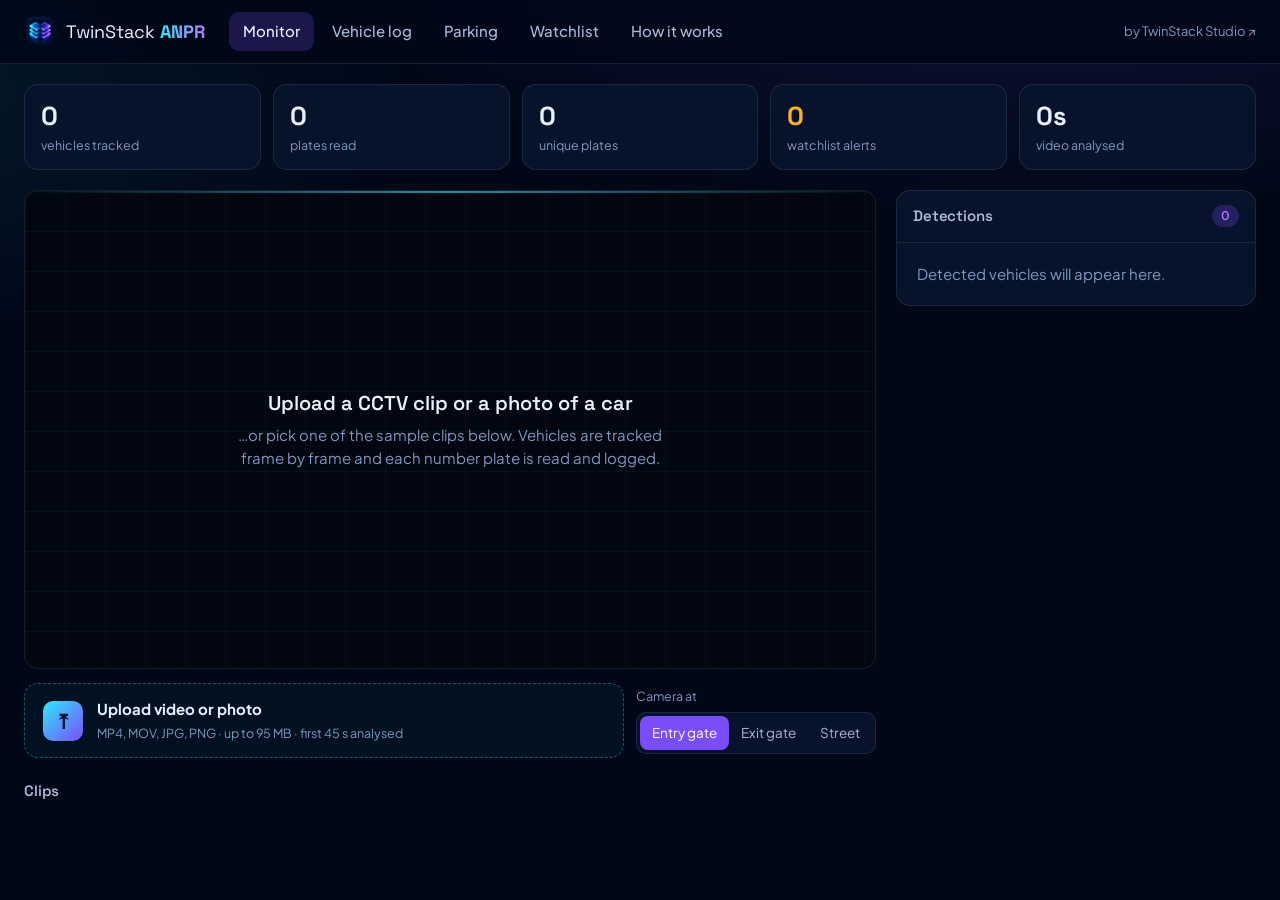
==== web/index.html @ d3ae08c0 "TwinStack ANPR: Pakistani number plate recognition Vehicle detection and tracking (YOLO11 + ByteTrac" ====
<!doctype html>
<html lang="en">
<head>
<meta charset="utf-8">
<meta name="viewport" content="width=device-width, initial-scale=1">
<title>TwinStack ANPR · Number Plate Recognition</title>
<meta name="description" content="Automatic number plate recognition for Pakistani vehicles. Upload a CCTV clip or photo and watch vehicles detected, tracked and plates read live. A TwinStack Studio computer vision demo.">
<meta property="og:title" content="TwinStack ANPR · Number Plate Recognition">
<meta property="og:description" content="Computer vision demo by TwinStack Studio: vehicle tracking and Pakistani number plate reading from CCTV video.">
<link rel="icon" href="logo.png">
<link rel="preconnect" href="https://fonts.googleapis.com">
<link rel="preconnect" href="https://fonts.gstatic.com" crossorigin>
<link href="https://fonts.googleapis.com/css2?family=Plus+Jakarta+Sans:wght@400;500;600;700&family=Space+Grotesk:wght@500;600;700&family=JetBrains+Mono:wght@500;700&display=swap" rel="stylesheet">
<link rel="stylesheet" href="app.css?v=6">
</head>
<body>
<header class="top">
  <a class="brand" href="/"><img src="logo.png" alt=""><span>TwinStack <b>ANPR</b></span></a>
  <nav id="tabs">
    <button data-tab="monitor" class="on">Monitor</button>
    <button data-tab="log">Vehicle log</button>
    <button data-tab="parking">Parking</button>
    <button data-tab="watch">Watchlist</button>
    <button data-tab="about">How it works</button>
  </nav>
  <a class="studio" href="https://twinstackstudio.com" target="_blank" rel="noopener">by TwinStack Studio ↗</a>
</header>

<main>
  <section class="stats" id="stats">
    <div><span id="st-vehicles">0</span><small>vehicles tracked</small></div>
    <div><span id="st-plates">0</span><small>plates read</small></div>
    <div><span id="st-unique">0</span><small>unique plates</small></div>
    <div><span id="st-alerts">0</span><small>watchlist alerts</small></div>
    <div><span id="st-video">0s</span><small>video analysed</small></div>
  </section>

  <!-- MONITOR -->
  <section class="tab on" id="tab-monitor">
    <div class="monitor">
      <div class="left">
        <div class="screen" id="screen">
          <div class="screen-empty" id="screen-empty">
            <div class="scanline"></div>
            <p class="big">Upload a CCTV clip or a photo of a car</p>
            <p>…or pick one of the sample clips below. Vehicles are tracked frame by frame and each number plate is read and logged.</p>
          </div>
          <img id="live" alt="" hidden>
          <video id="player" controls muted playsinline hidden></video>
          <img id="still" alt="" hidden>
          <div class="progress" id="progress" hidden><div id="progress-bar"></div><span id="progress-text"></span></div>
        </div>

        <div class="controls">
          <label class="drop" id="drop">
            <input type="file" id="file" accept="video/*,image/*">
            <span class="drop-icon">⤒</span>
            <span><b>Upload video or photo</b><small>MP4, MOV, JPG, PNG · up to 95 MB · first 45 s analysed</small></span>
          </label>
          <div class="gate">
            <span>Camera at</span>
            <div class="seg" id="gate">
              <button data-v="entry" class="on">Entry gate</button>
              <button data-v="exit">Exit gate</button>
              <button data-v="none">Street</button>
            </div>
          </div>
        </div>

        <div class="jobs">
          <h3>Clips</h3>
          <div id="jobs" class="job-list"></div>
        </div>
      </div>

      <aside class="feed">
        <div class="feed-head"><h3>Detections</h3><span id="feed-count" class="pill">0</span></div>
        <div id="feed" class="feed-list"><p class="muted">Detected vehicles will appear here.</p></div>
      </aside>
    </div>
  </section>

  <!-- LOG -->
  <section class="tab" id="tab-log">
    <div class="bar">
      <h2>Vehicle log</h2>
      <input id="search" type="search" placeholder="Search plate, e.g. LEB 1234">
    </div>
    <div class="table-wrap">
      <table>
        <thead><tr><th>Plate</th><th>Crop</th><th>Vehicle</th><th>Seen at</th><th>Gate</th><th>Confidence</th><th>Clip</th></tr></thead>
        <tbody id="log"></tbody>
      </table>
    </div>
  </section>

  <!-- PARKING -->
  <section class="tab" id="tab-parking">
    <div class="bar">
      <h2>Parking</h2>
      <div class="rates">First hour Rs <input id="rate1" type="number" value="50" min="0"> then Rs <input id="rate2" type="number" value="30" min="0"> / hour</div>
    </div>
    <p class="muted">Clips uploaded as <b>Entry gate</b> open a session for every plate, clips uploaded as <b>Exit gate</b> close it and work out the fee.</p>
    <div class="two">
      <div class="card"><h3>Inside now <span class="pill" id="inside-count">0</span></h3><div id="inside" class="mini-list"></div></div>
      <div class="card"><h3>Completed sessions</h3>
        <div class="table-wrap"><table><thead><tr><th>Plate</th><th>Entry</th><th>Exit</th><th>Stay</th><th>Fee</th></tr></thead><tbody id="sessions"></tbody></table></div>
      </div>
    </div>
  </section>

  <!-- WATCHLIST -->
  <section class="tab" id="tab-watch">
    <div class="bar"><h2>Watchlist</h2></div>
    <p class="muted">Add stolen, banned or VIP vehicles. Whenever one of them is read, the detection is flagged in the feed and the log.</p>
    <form id="watch-form" class="watch-form">
      <input name="plate" placeholder="Plate, e.g. LEB-1234" required>
      <select name="kind"><option value="blacklist">Blacklist</option><option value="vip">VIP</option><option value="staff">Staff</option></select>
      <input name="note" placeholder="Note (optional)">
      <button class="btn">Add</button>
    </form>
    <div id="watch" class="watch-list"></div>
  </section>

  <!-- ABOUT -->
  <section class="tab" id="tab-about">
    <div class="about">
      <h2>How it works</h2>
      <ol class="steps">
        <li><b>Vehicle detection &amp; tracking.</b> A YOLO11 model finds cars, bikes, buses and trucks in every frame. ByteTrack gives each vehicle an ID that follows it through the clip.</li>
        <li><b>Plate detection, trained by us.</b> A second YOLO11 model, fine-tuned on 1,578 photos of Pakistani number plates (Punjab, Sindh, Islamabad, KP), looks for the plate inside each vehicle. On held-out photos it scores 100% precision and 97.4% recall (mAP50 97.5%).</li>
        <li><b>Plate reading (OCR), trained by us.</b> A compact vision-transformer OCR model, fine-tuned on 1,471 hand-checked Pakistani plate crops, reads the characters on the GPU. On vehicles it never saw in training it reads the full plate correctly 88% of the time (79% before our training), with 97% of characters correct.</li>
        <li><b>Pakistani plate rules.</b> Readings are cleaned for local formats (LEB-1234, BKA-123, LEA-20-4060, LE-16-5471A): letters and digits that look alike (0/O, 8/B, 5/S) are fixed based on their position on the plate.</li>
        <li><b>Voting over frames.</b> A plate is read many times while the vehicle passes. The readings are combined, weighted by confidence and plate size, so one blurry frame does not decide the result. Weak or one-off readings are dropped.</li>
        <li><b>Business logic.</b> Each vehicle is logged with time, gate, direction and crops. Entry and exit clips become parking sessions with fees, and watchlist plates raise alerts.</li>
      </ol>
      <div class="metrics">
        <div><b>97.5%</b><span>plate detection mAP50</span></div>
        <div><b>88%</b><span>full-plate reads on unseen vehicles</span></div>
        <div><b>97%</b><span>characters read correctly</span></div>
        <div><b>8 fps</b><span>on 4K video, one GPU</span></div>
      </div>
      <div class="use">
        <h3>Where this is used</h3>
        <div class="chips"><span>Housing society gates</span><span>Plaza &amp; hospital parking</span><span>Factory &amp; warehouse gates</span><span>University campuses</span><span>Fuel stations</span><span>Fleet &amp; logistics yards</span></div>
        <p>It runs on existing IP/CCTV cameras (RTSP) or on uploaded footage, on a local PC with a GPU or in the cloud. <a href="https://twinstackstudio.com" target="_blank" rel="noopener">Talk to TwinStack Studio</a> about a setup for your site.</p>
      </div>
    </div>
  </section>
</main>

<div id="toast" class="toast" hidden></div>
<script src="app.js?v=6"></script>
</body>
</html>
---- web/app.css ----
:root {
  --bg: #000818;
  --panel: #07132b;
  --panel-2: #0b1a38;
  --line: rgba(255, 255, 255, 0.09);
  --text: #e8f1ff;
  --dim: #a8bad8;
  --faint: #8098bd;
  --cyan: #2fe9fb;
  --violet: #7a4dfb;
  --violet-bright: #b47cfb;
  --amber: #ffb020;
  --red: #ff5470;
  --green: #3ee89a;
  --radius: 14px;
}
* { box-sizing: border-box; }
[hidden] { display: none !important; }
html, body { margin: 0; background: var(--bg); color: var(--text); font: 15px/1.5 "Plus Jakarta Sans", system-ui, sans-serif; }
body { min-height: 100vh; background: radial-gradient(1200px 500px at 80% -10%, rgba(122, 77, 251, 0.16), transparent 60%), radial-gradient(900px 400px at -10% 10%, rgba(47, 233, 251, 0.08), transparent 60%), var(--bg); }
h1, h2, h3 { font-family: "Space Grotesk", sans-serif; margin: 0; letter-spacing: -0.01em; }
h2 { font-size: 24px; }
h3 { font-size: 15px; color: var(--dim); font-weight: 600; }
a { color: var(--cyan); }
button, input, select { font: inherit; color: inherit; }
.muted { color: var(--faint); }

/* header */
.top { position: sticky; top: 0; z-index: 10; display: flex; align-items: center; gap: 24px; padding: 12px 24px; background: rgba(0, 8, 24, 0.82); backdrop-filter: blur(12px); border-bottom: 1px solid var(--line); }
.brand { display: flex; align-items: center; gap: 10px; color: var(--text); text-decoration: none; font-family: "Space Grotesk"; font-size: 18px; white-space: nowrap; }
.brand img { width: 32px; height: 32px; border-radius: 8px; }
.brand b { background: linear-gradient(90deg, var(--cyan), var(--violet-bright)); -webkit-background-clip: text; background-clip: text; color: transparent; }
nav { display: flex; gap: 4px; overflow-x: auto; scrollbar-width: none; }
nav button { background: none; border: 0; padding: 8px 14px; border-radius: 10px; color: var(--dim); cursor: pointer; white-space: nowrap; font-weight: 500; }
nav button:hover { color: var(--text); background: rgba(255, 255, 255, 0.04); }
nav button.on { color: var(--text); background: rgba(122, 77, 251, 0.22); }
.studio { margin-left: auto; font-size: 13px; color: var(--faint); text-decoration: none; white-space: nowrap; }
.studio:hover { color: var(--cyan); }

main { max-width: 1440px; margin: 0 auto; padding: 20px 24px 60px; }

/* stats */
.stats { display: grid; grid-template-columns: repeat(5, 1fr); gap: 12px; margin-bottom: 20px; }
.stats div { background: var(--panel); border: 1px solid var(--line); border-radius: var(--radius); padding: 14px 16px; }
.stats span { display: block; font: 700 26px "Space Grotesk"; }
.stats small { color: var(--faint); font-size: 12.5px; }
#st-alerts { color: var(--amber); }

.tab { display: none; }
.tab.on { display: block; }

/* monitor */
.monitor { display: grid; grid-template-columns: minmax(0, 1fr) 360px; gap: 20px; align-items: start; }
.screen { scroll-margin-top: 84px; position: relative; aspect-ratio: 16 / 9; background: #020611; border: 1px solid var(--line); border-radius: var(--radius); overflow: hidden; display: grid; place-items: center; }
.screen img, .screen video { position: absolute; inset: 0; width: 100%; height: 100%; object-fit: contain; background: #000; }
.screen-empty { position: absolute; inset: 0; display: grid; place-content: center; text-align: center; padding: 24px; color: var(--faint); background-image: linear-gradient(rgba(47, 233, 251, 0.05) 1px, transparent 1px), linear-gradient(90deg, rgba(47, 233, 251, 0.05) 1px, transparent 1px); background-size: 40px 40px; }
.screen-empty p { margin: 4px auto; max-width: 440px; }
.screen-empty .big { color: var(--text); font: 600 20px "Space Grotesk"; }
.scanline { position: absolute; left: 0; right: 0; height: 2px; background: linear-gradient(90deg, transparent, var(--cyan), transparent); opacity: 0.6; animation: scan 3.5s linear infinite; }
@keyframes scan { from { top: 0; } to { top: 100%; } }
.progress { position: absolute; left: 16px; right: 16px; bottom: 16px; height: 30px; background: rgba(0, 8, 24, 0.8); border: 1px solid var(--line); border-radius: 10px; overflow: hidden; }
#progress-bar { height: 100%; width: 0; background: linear-gradient(90deg, rgba(47, 233, 251, 0.35), rgba(122, 77, 251, 0.55)); transition: width 0.4s; }
#progress-text { position: absolute; inset: 0; display: grid; place-items: center; font-size: 13px; font-weight: 600; }

.controls { display: flex; gap: 12px; margin-top: 14px; flex-wrap: wrap; }
.drop { flex: 1 1 320px; display: flex; align-items: center; gap: 14px; padding: 14px 18px; border: 1.5px dashed rgba(47, 233, 251, 0.35); border-radius: var(--radius); background: rgba(47, 233, 251, 0.04); cursor: pointer; transition: 0.2s; }
.drop:hover, .drop.over { border-color: var(--cyan); background: rgba(47, 233, 251, 0.09); }
.drop input { display: none; }
.drop-icon { width: 40px; height: 40px; flex: none; border-radius: 10px; display: grid; place-items: center; font-size: 20px; background: linear-gradient(135deg, var(--cyan), var(--violet)); color: #00122c; font-weight: 700; }
.drop b { display: block; }
.drop small { color: var(--faint); }
.gate { display: flex; flex-direction: column; justify-content: center; gap: 6px; font-size: 12.5px; color: var(--faint); }
.seg { display: flex; background: var(--panel); border: 1px solid var(--line); border-radius: 10px; padding: 3px; }
.seg button { border: 0; background: none; padding: 7px 12px; border-radius: 8px; cursor: pointer; color: var(--dim); font-size: 13.5px; white-space: nowrap; }
.seg button.on { background: var(--violet); color: #fff; }

.jobs { margin-top: 22px; }
.jobs h3 { margin-bottom: 10px; }
.job-list { display: grid; grid-template-columns: repeat(auto-fill, minmax(200px, 1fr)); gap: 10px; }
.job { text-align: left; background: var(--panel); border: 1px solid var(--line); border-radius: 12px; padding: 0; cursor: pointer; overflow: hidden; transition: 0.15s; }
.job:hover { border-color: rgba(47, 233, 251, 0.4); }
.job.on { border-color: var(--cyan); box-shadow: 0 0 0 1px var(--cyan); }
.job .thumb { aspect-ratio: 16 / 9; background: #020611 center / cover; position: relative; }
.job .thumb .tag { position: absolute; top: 6px; left: 6px; font-size: 11px; padding: 2px 8px; border-radius: 99px; background: rgba(0, 8, 24, 0.8); }
.job .meta { padding: 8px 10px; font-size: 13px; }
.job .meta b { display: block; white-space: nowrap; overflow: hidden; text-overflow: ellipsis; font-weight: 600; }
.job .meta small { color: var(--faint); }
.st-processing { color: var(--cyan) !important; }
.st-failed { color: var(--red) !important; }
.st-queued { color: var(--amber) !important; }

/* feed */
.feed { background: var(--panel); border: 1px solid var(--line); border-radius: var(--radius); position: sticky; top: 76px; max-height: calc(100vh - 96px); display: flex; flex-direction: column; }
.feed-head { display: flex; justify-content: space-between; align-items: center; padding: 14px 16px; border-bottom: 1px solid var(--line); }
.feed-list { overflow-y: auto; padding: 10px; display: flex; flex-direction: column; gap: 8px; }
.feed-list .muted { padding: 10px; margin: 0; }
.pill { font-size: 12px; padding: 2px 9px; border-radius: 99px; background: rgba(122, 77, 251, 0.25); color: var(--violet-bright); font-weight: 600; }
.det { display: grid; grid-template-columns: 110px 1fr; gap: 12px; padding: 10px; background: var(--panel-2); border: 1px solid transparent; border-radius: 12px; cursor: pointer; animation: pop 0.35s ease; }
.det:hover { border-color: var(--line); }
.det.alert-blacklist { border-color: var(--red); background: rgba(255, 84, 112, 0.1); }
.det.alert-vip, .det.alert-staff { border-color: var(--green); background: rgba(62, 232, 154, 0.08); }
@keyframes pop { from { opacity: 0; transform: translateY(6px); } }
.det .crops img { width: 110px; border-radius: 6px; display: block; background: #000; }
.det .crops img + img { margin-top: 4px; }
.det .info { min-width: 0; display: flex; flex-direction: column; gap: 4px; font-size: 12.5px; color: var(--dim); }
.plate { display: inline-block; font: 700 16px "JetBrains Mono", monospace; letter-spacing: 0.06em; color: #0b0f19; background: #f6f7f2; border: 2px solid #1b2233; border-radius: 6px; padding: 2px 9px; white-space: nowrap; box-shadow: inset 0 -3px 0 rgba(0, 0, 0, 0.08); }
.plate.none { background: transparent; color: var(--faint); border: 1px dashed var(--line); font: 500 12.5px "Plus Jakarta Sans"; letter-spacing: 0; }
.conf { height: 4px; border-radius: 4px; background: rgba(255, 255, 255, 0.08); overflow: hidden; }
.conf i { display: block; height: 100%; background: linear-gradient(90deg, var(--cyan), var(--violet-bright)); }
.flag { align-self: flex-start; font-size: 11px; font-weight: 700; text-transform: uppercase; letter-spacing: 0.05em; padding: 2px 8px; border-radius: 6px; }
.flag.blacklist { background: var(--red); color: #fff; }
.flag.vip, .flag.staff { background: var(--green); color: #00122c; }

/* log / tables */
.bar { display: flex; align-items: center; justify-content: space-between; gap: 16px; margin-bottom: 14px; flex-wrap: wrap; }
.bar input[type=search] { width: min(360px, 100%); padding: 10px 14px; background: var(--panel); border: 1px solid var(--line); border-radius: 10px; }
.table-wrap { overflow-x: auto; border: 1px solid var(--line); border-radius: var(--radius); background: var(--panel); }
table { width: 100%; border-collapse: collapse; font-size: 14px; }
th, td { padding: 10px 14px; text-align: left; border-bottom: 1px solid var(--line); white-space: nowrap; }
th { color: var(--faint); font-weight: 600; font-size: 12.5px; text-transform: uppercase; letter-spacing: 0.04em; }
tbody tr:last-child td { border-bottom: 0; }
tbody tr:hover { background: rgba(255, 255, 255, 0.02); }
td img { height: 34px; border-radius: 4px; display: block; }
td .link { background: none; border: 0; color: var(--cyan); cursor: pointer; padding: 0; }

.two { display: grid; grid-template-columns: 360px 1fr; gap: 20px; margin-top: 16px; }
.card { background: var(--panel); border: 1px solid var(--line); border-radius: var(--radius); padding: 16px; min-width: 0; }
.card h3 { margin-bottom: 12px; display: flex; gap: 8px; align-items: center; }
.card .table-wrap { border: 0; background: none; }
.mini-list { display: flex; flex-direction: column; gap: 8px; }
.mini { display: flex; align-items: center; justify-content: space-between; gap: 10px; padding: 8px 10px; background: var(--panel-2); border-radius: 10px; font-size: 13px; color: var(--dim); }
.rates { color: var(--dim); font-size: 14px; }
.rates input { width: 70px; padding: 6px 8px; background: var(--panel); border: 1px solid var(--line); border-radius: 8px; }

.watch-form { display: flex; gap: 10px; flex-wrap: wrap; margin: 16px 0; }
.watch-form input, .watch-form select { padding: 10px 12px; background: var(--panel); border: 1px solid var(--line); border-radius: 10px; }
.watch-form input[name=plate] { font-family: "JetBrains Mono"; text-transform: uppercase; }
.watch-form input[name=note] { flex: 1 1 200px; }
.btn { padding: 10px 20px; border: 0; border-radius: 10px; background: var(--violet); color: #fff; font-weight: 600; cursor: pointer; }
.btn:hover { background: #6d3ff0; }
.watch-list { display: grid; grid-template-columns: repeat(auto-fill, minmax(280px, 1fr)); gap: 10px; }
.w-item { display: flex; align-items: center; gap: 12px; padding: 12px 14px; background: var(--panel); border: 1px solid var(--line); border-radius: 12px; }
.w-item .note { flex: 1; min-width: 0; color: var(--dim); font-size: 13px; overflow: hidden; text-overflow: ellipsis; white-space: nowrap; }
.w-item button { background: none; border: 0; color: var(--faint); cursor: pointer; font-size: 18px; }
.w-item button:hover { color: var(--red); }

.about { max-width: 860px; }
.steps { counter-reset: s; list-style: none; padding: 0; margin: 20px 0 30px; display: flex; flex-direction: column; gap: 12px; }
.steps li { counter-increment: s; position: relative; padding: 14px 16px 14px 60px; background: var(--panel); border: 1px solid var(--line); border-radius: var(--radius); color: var(--dim); }
.steps li::before { content: counter(s); position: absolute; left: 16px; top: 14px; width: 28px; height: 28px; border-radius: 8px; display: grid; place-items: center; font: 700 14px "Space Grotesk"; color: #00122c; background: linear-gradient(135deg, var(--cyan), var(--violet-bright)); }
.steps b { color: var(--text); }
.metrics { display: grid; grid-template-columns: repeat(4, 1fr); gap: 12px; margin: -10px 0 30px; }
.metrics div { background: var(--panel); border: 1px solid var(--line); border-radius: var(--radius); padding: 14px 16px; }
.metrics b { display: block; font: 700 24px "Space Grotesk"; background: linear-gradient(90deg, var(--cyan), var(--violet-bright)); -webkit-background-clip: text; background-clip: text; color: transparent; }
.metrics span { color: var(--faint); font-size: 12.5px; }
@media (max-width: 720px) { .metrics { grid-template-columns: repeat(2, 1fr); } }
.use h3 { margin-bottom: 10px; }
.use p { color: var(--dim); }
.chips { display: flex; flex-wrap: wrap; gap: 8px; }
.chips span { padding: 6px 12px; border-radius: 99px; background: var(--panel-2); border: 1px solid var(--line); font-size: 13px; color: var(--dim); }

.toast { position: fixed; bottom: 20px; left: 50%; transform: translateX(-50%); z-index: 50; padding: 12px 18px; border-radius: 12px; background: var(--panel-2); border: 1px solid var(--line); box-shadow: 0 10px 40px rgba(0, 0, 0, 0.5); max-width: calc(100vw - 32px); }
.toast.bad { border-color: var(--red); }

@media (max-width: 1080px) {
  .monitor { grid-template-columns: 1fr; }
  .feed { position: static; max-height: 520px; }
  .two { grid-template-columns: 1fr; }
}
@media (max-width: 720px) {
  .top { flex-wrap: wrap; gap: 8px 16px; padding: 10px 16px; }
  .studio { display: none; }
  nav { order: 3; width: 100%; }
  main { padding: 16px 16px 48px; }
  .stats { grid-template-columns: repeat(3, 1fr); gap: 8px; margin-bottom: 14px; }
  .stats div { padding: 10px 12px; border-radius: 12px; }
  .stats span { font-size: 19px; }
  .stats small { font-size: 11.5px; line-height: 1.3; display: block; }
  .gate { width: 100%; }
  .seg { width: 100%; }
  .seg button { flex: 1; }
  .job-list { grid-template-columns: repeat(2, 1fr); gap: 8px; }
  .det { grid-template-columns: 90px 1fr; }
  .det .crops img { width: 90px; }
}
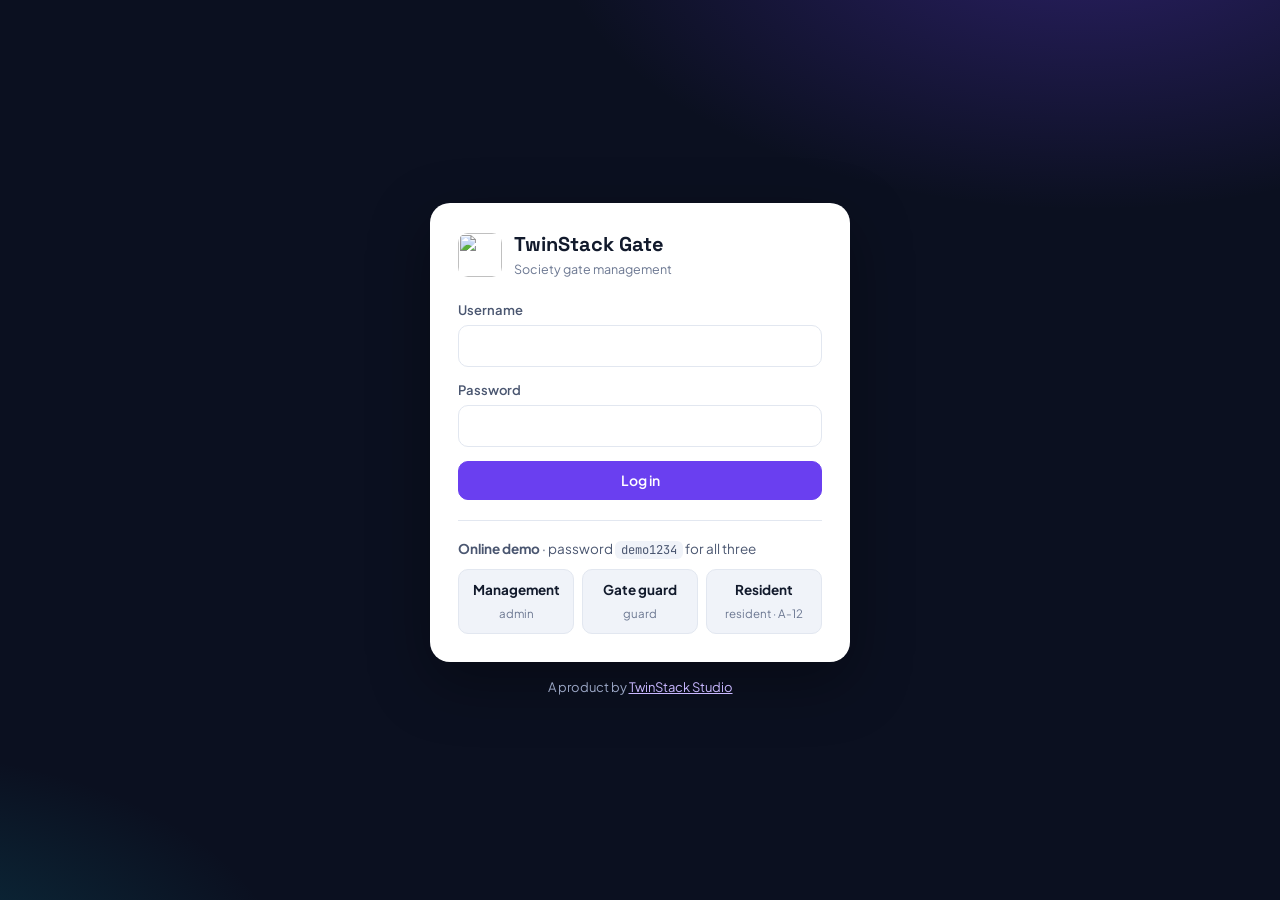
==== commit 24ff69bf: "Serve TwinStack Gate at the site root, remove the plate-reading demo The gate app moves from web/soc" ====
--- a/web/index.html
+++ b/web/index.html
@@ -3,153 +3,75 @@
 <head>
 <meta charset="utf-8">
 <meta name="viewport" content="width=device-width, initial-scale=1">
-<title>TwinStack ANPR · Number Plate Recognition</title>
-<meta name="description" content="Automatic number plate recognition for Pakistani vehicles. Upload a CCTV clip or photo and watch vehicles detected, tracked and plates read live. A TwinStack Studio computer vision demo.">
-<meta property="og:title" content="TwinStack ANPR · Number Plate Recognition">
-<meta property="og:description" content="Computer vision demo by TwinStack Studio: vehicle tracking and Pakistani number plate reading from CCTV video.">
-<link rel="icon" href="logo.png">
+<title>TwinStack Gate · Society Gate Management</title>
+<meta name="description" content="Automatic number plate recognition for housing society gates: residents' cars open automatically, visitors need a pass, blacklisted vehicles raise an alert. A TwinStack Studio product.">
+<meta name="theme-color" content="#0b1020">
+<link rel="icon" href="/logo.png">
+<link rel="manifest" href="/manifest.json">
+<link rel="apple-touch-icon" href="/icon-192.png">
+<meta name="apple-mobile-web-app-capable" content="yes">
 <link rel="preconnect" href="https://fonts.googleapis.com">
 <link rel="preconnect" href="https://fonts.gstatic.com" crossorigin>
-<link href="https://fonts.googleapis.com/css2?family=Plus+Jakarta+Sans:wght@400;500;600;700&family=Space+Grotesk:wght@500;600;700&family=JetBrains+Mono:wght@500;700&display=swap" rel="stylesheet">
-<link rel="stylesheet" href="app.css?v=6">
+<link href="https://fonts.googleapis.com/css2?family=Plus+Jakarta+Sans:wght@400;500;600;700&family=Space+Grotesk:wght@500;600;700&family=JetBrains+Mono:wght@500;700&family=Noto+Nastaliq+Urdu:wght@500&display=swap" rel="stylesheet">
+<link rel="stylesheet" href="gate.css?v=3">
 </head>
 <body>
-<header class="top">
-  <a class="brand" href="/"><img src="logo.png" alt=""><span>TwinStack <b>ANPR</b></span></a>
-  <nav id="tabs">
-    <button data-tab="monitor" class="on">Monitor</button>
-    <button data-tab="log">Vehicle log</button>
-    <button data-tab="parking">Parking</button>
-    <button data-tab="watch">Watchlist</button>
-    <button data-tab="about">How it works</button>
-  </nav>
-  <a class="studio" href="https://twinstackstudio.com" target="_blank" rel="noopener">by TwinStack Studio ↗</a>
-</header>
 
-<main>
-  <section class="stats" id="stats">
-    <div><span id="st-vehicles">0</span><small>vehicles tracked</small></div>
-    <div><span id="st-plates">0</span><small>plates read</small></div>
-    <div><span id="st-unique">0</span><small>unique plates</small></div>
-    <div><span id="st-alerts">0</span><small>watchlist alerts</small></div>
-    <div><span id="st-video">0s</span><small>video analysed</small></div>
-  </section>
-
-  <!-- MONITOR -->
-  <section class="tab on" id="tab-monitor">
-    <div class="monitor">
-      <div class="left">
-        <div class="screen" id="screen">
-          <div class="screen-empty" id="screen-empty">
-            <div class="scanline"></div>
-            <p class="big">Upload a CCTV clip or a photo of a car</p>
-            <p>…or pick one of the sample clips below. Vehicles are tracked frame by frame and each number plate is read and logged.</p>
-          </div>
-          <img id="live" alt="" hidden>
-          <video id="player" controls muted playsinline hidden></video>
-          <img id="still" alt="" hidden>
-          <div class="progress" id="progress" hidden><div id="progress-bar"></div><span id="progress-text"></span></div>
-        </div>
-
-        <div class="controls">
-          <label class="drop" id="drop">
-            <input type="file" id="file" accept="video/*,image/*">
-            <span class="drop-icon">⤒</span>
-            <span><b>Upload video or photo</b><small>MP4, MOV, JPG, PNG · up to 95 MB · first 45 s analysed</small></span>
-          </label>
-          <div class="gate">
-            <span>Camera at</span>
-            <div class="seg" id="gate">
-              <button data-v="entry" class="on">Entry gate</button>
-              <button data-v="exit">Exit gate</button>
-              <button data-v="none">Street</button>
-            </div>
-          </div>
-        </div>
-
-        <div class="jobs">
-          <h3>Clips</h3>
-          <div id="jobs" class="job-list"></div>
-        </div>
-      </div>
-
-      <aside class="feed">
-        <div class="feed-head"><h3>Detections</h3><span id="feed-count" class="pill">0</span></div>
-        <div id="feed" class="feed-list"><p class="muted">Detected vehicles will appear here.</p></div>
-      </aside>
-    </div>
-  </section>
-
-  <!-- LOG -->
-  <section class="tab" id="tab-log">
-    <div class="bar">
-      <h2>Vehicle log</h2>
-      <input id="search" type="search" placeholder="Search plate, e.g. LEB 1234">
-    </div>
-    <div class="table-wrap">
-      <table>
-        <thead><tr><th>Plate</th><th>Crop</th><th>Vehicle</th><th>Seen at</th><th>Gate</th><th>Confidence</th><th>Clip</th></tr></thead>
-        <tbody id="log"></tbody>
-      </table>
-    </div>
-  </section>
-
-  <!-- PARKING -->
-  <section class="tab" id="tab-parking">
-    <div class="bar">
-      <h2>Parking</h2>
-      <div class="rates">First hour Rs <input id="rate1" type="number" value="50" min="0"> then Rs <input id="rate2" type="number" value="30" min="0"> / hour</div>
-    </div>
-    <p class="muted">Clips uploaded as <b>Entry gate</b> open a session for every plate, clips uploaded as <b>Exit gate</b> close it and work out the fee.</p>
-    <div class="two">
-      <div class="card"><h3>Inside now <span class="pill" id="inside-count">0</span></h3><div id="inside" class="mini-list"></div></div>
-      <div class="card"><h3>Completed sessions</h3>
-        <div class="table-wrap"><table><thead><tr><th>Plate</th><th>Entry</th><th>Exit</th><th>Stay</th><th>Fee</th></tr></thead><tbody id="sessions"></tbody></table></div>
+<!-- LOGIN -->
+<section id="login" class="login" hidden>
+  <div class="login-card">
+    <div class="login-brand"><img src="/logo.png" alt=""><div><b>TwinStack Gate</b><small>Society gate management</small></div></div>
+    <form id="login-form">
+      <label>Username<input name="username" autocomplete="username" required></label>
+      <label>Password<input name="password" type="password" autocomplete="current-password" required></label>
+      <button class="btn primary wide">Log in</button>
+      <p class="err" id="login-err" hidden></p>
+    </form>
+    <div class="demo-box" id="demo-box">
+      <p><b>Online demo</b> · password <code>demo1234</code> for all three</p>
+      <div class="demo-accounts">
+        <button data-u="admin"><b>Management</b><small>admin</small></button>
+        <button data-u="guard"><b>Gate guard</b><small>guard</small></button>
+        <button data-u="resident"><b>Resident</b><small>resident · A-12</small></button>
       </div>
     </div>
-  </section>
+  </div>
+  <p class="login-foot">A product by <a href="https://twinstackstudio.com" target="_blank" rel="noopener">TwinStack Studio</a></p>
+</section>
 
-  <!-- WATCHLIST -->
-  <section class="tab" id="tab-watch">
-    <div class="bar"><h2>Watchlist</h2></div>
-    <p class="muted">Add stolen, banned or VIP vehicles. Whenever one of them is read, the detection is flagged in the feed and the log.</p>
-    <form id="watch-form" class="watch-form">
-      <input name="plate" placeholder="Plate, e.g. LEB-1234" required>
-      <select name="kind"><option value="blacklist">Blacklist</option><option value="vip">VIP</option><option value="staff">Staff</option></select>
-      <input name="note" placeholder="Note (optional)">
-      <button class="btn">Add</button>
-    </form>
-    <div id="watch" class="watch-list"></div>
-  </section>
+<!-- APP -->
+<div id="app" class="app" hidden>
+  <aside class="side" id="side">
+    <div class="side-brand"><img src="/logo.png" alt=""><div><b id="soc-name">Society</b><small>TwinStack Gate</small></div></div>
+    <nav id="nav"></nav>
+    <div class="side-foot">
+      <div class="who"><b id="who-name"></b><small id="who-role"></small></div>
+      <button class="btn ghost small" id="logout">Log out</button>
+    </div>
+  </aside>
+  <div class="main">
+    <header class="topbar">
+      <button class="icon-btn" id="menu" aria-label="Menu">☰</button>
+      <h1 id="page-title"></h1>
+      <div class="top-right">
+        <span class="clock" id="clock"></span>
+        <span class="demo-pill" id="demo-pill" hidden>Demo</span>
+      </div>
+    </header>
+    <main id="view"></main>
+  </div>
+</div>
+<div class="scrim" id="scrim" hidden></div>
 
-  <!-- ABOUT -->
-  <section class="tab" id="tab-about">
-    <div class="about">
-      <h2>How it works</h2>
-      <ol class="steps">
-        <li><b>Vehicle detection &amp; tracking.</b> A YOLO11 model finds cars, bikes, buses and trucks in every frame. ByteTrack gives each vehicle an ID that follows it through the clip.</li>
-        <li><b>Plate detection, trained by us.</b> A second YOLO11 model, fine-tuned on 1,578 photos of Pakistani number plates (Punjab, Sindh, Islamabad, KP), looks for the plate inside each vehicle. On held-out photos it scores 100% precision and 97.4% recall (mAP50 97.5%).</li>
-        <li><b>Plate reading (OCR), trained by us.</b> A compact vision-transformer OCR model, fine-tuned on 1,471 hand-checked Pakistani plate crops, reads the characters on the GPU. On vehicles it never saw in training it reads the full plate correctly 88% of the time (79% before our training), with 97% of characters correct.</li>
-        <li><b>Pakistani plate rules.</b> Readings are cleaned for local formats (LEB-1234, BKA-123, LEA-20-4060, LE-16-5471A): letters and digits that look alike (0/O, 8/B, 5/S) are fixed based on their position on the plate.</li>
-        <li><b>Voting over frames.</b> A plate is read many times while the vehicle passes. The readings are combined, weighted by confidence and plate size, so one blurry frame does not decide the result. Weak or one-off readings are dropped.</li>
-        <li><b>Business logic.</b> Each vehicle is logged with time, gate, direction and crops. Entry and exit clips become parking sessions with fees, and watchlist plates raise alerts.</li>
-      </ol>
-      <div class="metrics">
-        <div><b>97.5%</b><span>plate detection mAP50</span></div>
-        <div><b>88%</b><span>full-plate reads on unseen vehicles</span></div>
-        <div><b>97%</b><span>characters read correctly</span></div>
-        <div><b>8 fps</b><span>on 4K video, one GPU</span></div>
-      </div>
-      <div class="use">
-        <h3>Where this is used</h3>
-        <div class="chips"><span>Housing society gates</span><span>Plaza &amp; hospital parking</span><span>Factory &amp; warehouse gates</span><span>University campuses</span><span>Fuel stations</span><span>Fleet &amp; logistics yards</span></div>
-        <p>It runs on existing IP/CCTV cameras (RTSP) or on uploaded footage, on a local PC with a GPU or in the cloud. <a href="https://twinstackstudio.com" target="_blank" rel="noopener">Talk to TwinStack Studio</a> about a setup for your site.</p>
-      </div>
-    </div>
-  </section>
-</main>
-
+<div class="modal" id="modal" hidden>
+  <div class="modal-card" role="dialog" aria-modal="true">
+    <div class="modal-head"><h3 id="modal-title"></h3><button class="icon-btn" id="modal-close" aria-label="Close">×</button></div>
+    <div id="modal-body"></div>
+  </div>
+</div>
+<div id="alert-banner" class="alert-banner" hidden></div>
 <div id="toast" class="toast" hidden></div>
-<script src="app.js?v=6"></script>
+<div id="tip" class="tip" hidden></div>
+<script src="gate.js?v=3"></script>
 </body>
 </html>
--- a/web/gate.css
+++ b/web/gate.css
@@ -0,0 +1,329 @@
+:root {
+  --bg: #f4f6fb;
+  --surface: #ffffff;
+  --surface-2: #f0f3f9;
+  --line: #e2e7f0;
+  --text: #121a2c;
+  --dim: #4a5670;
+  --faint: #6b7791;
+  --accent: #6a3ff0;
+  --accent-soft: #ece6ff;
+  --accent-ink: #4b22c9;
+  --cyan: #0a9fb3;
+  --ok: #138a4f;
+  --ok-soft: #e2f6eb;
+  --warn: #a8650a;
+  --warn-soft: #fff1d9;
+  --bad: #c62839;
+  --bad-soft: #fde6e9;
+  --info: #1f63d6;
+  --info-soft: #e3edff;
+  --teal: #0f7d7a;
+  --teal-soft: #dcf4f2;
+  --grey-soft: #eceff4;
+  --bar: #6a3ff0;
+  --radius: 14px;
+  --shadow: 0 1px 2px rgba(16, 24, 40, 0.05), 0 4px 16px rgba(16, 24, 40, 0.05);
+  --side: #0b1020;
+  --side-text: #c9d3ea;
+  color-scheme: light;
+}
+@media (prefers-color-scheme: dark) {
+  :root:not([data-theme="light"]) {
+    --bg: #080c18; --surface: #101729; --surface-2: #151e34; --line: #232e48; --text: #e8eefc; --dim: #b1bdd6; --faint: #8794b0;
+    --accent: #9b7bff; --accent-soft: #231a45; --accent-ink: #c4b2ff; --cyan: #3fd3e6;
+    --ok: #3ccf86; --ok-soft: #10301f; --warn: #f0b24a; --warn-soft: #33260c; --bad: #ff6b7c; --bad-soft: #3a141b;
+    --info: #74a6ff; --info-soft: #14254a; --teal: #45c9c3; --teal-soft: #0f2e2d; --grey-soft: #1b2338; --bar: #9b7bff;
+    --shadow: 0 1px 2px rgba(0, 0, 0, 0.3); --side: #060913; color-scheme: dark;
+  }
+}
+* { box-sizing: border-box; }
+[hidden] { display: none !important; }
+html, body { margin: 0; background: var(--bg); color: var(--text); font: 15px/1.5 "Plus Jakarta Sans", system-ui, sans-serif; }
+h1, h2, h3, h4 { font-family: "Space Grotesk", sans-serif; margin: 0; letter-spacing: -0.01em; }
+a { color: var(--accent-ink); }
+button, input, select, textarea { font: inherit; color: inherit; }
+code { font-family: "JetBrains Mono", monospace; font-size: 0.9em; background: var(--surface-2); padding: 1px 6px; border-radius: 6px; }
+.muted { color: var(--faint); }
+.ur { font-family: "Noto Nastaliq Urdu", serif; font-size: 0.82em; line-height: 1.9; opacity: 0.85; }
+
+/* buttons & inputs */
+.btn { display: inline-flex; align-items: center; justify-content: center; gap: 6px; border: 1px solid var(--line); background: var(--surface); color: var(--text);
+  padding: 8px 14px; border-radius: 10px; cursor: pointer; font-weight: 600; font-size: 14px; white-space: nowrap; text-decoration: none; }
+.btn:hover { border-color: var(--accent); }
+.btn.primary { background: var(--accent); border-color: var(--accent); color: #fff; }
+.btn.primary:hover { filter: brightness(1.08); }
+.btn.ok { background: var(--ok); border-color: var(--ok); color: #fff; }
+.btn.bad { background: var(--bad); border-color: var(--bad); color: #fff; }
+.btn.ghost { background: transparent; }
+.btn.small { padding: 5px 10px; font-size: 13px; }
+.btn.wide { width: 100%; }
+.btn.big { padding: 14px 18px; font-size: 16px; border-radius: 12px; flex-direction: column; gap: 0; line-height: 1.2; }
+.btn:disabled { opacity: 0.5; cursor: not-allowed; }
+.icon-btn { background: none; border: 0; font-size: 22px; line-height: 1; cursor: pointer; padding: 6px 8px; border-radius: 8px; color: var(--dim); }
+.icon-btn:hover { background: var(--surface-2); }
+input, select, textarea { background: var(--surface); border: 1px solid var(--line); border-radius: 10px; padding: 9px 12px; min-width: 0; }
+input:focus, select:focus, textarea:focus { outline: 2px solid var(--accent); outline-offset: -1px; border-color: transparent; }
+label { display: flex; flex-direction: column; gap: 4px; font-size: 13px; font-weight: 600; color: var(--dim); }
+label input, label select, label textarea { font-weight: 400; color: var(--text); font-size: 15px; }
+.form-grid { display: grid; grid-template-columns: repeat(2, minmax(0, 1fr)); gap: 12px; }
+.form-grid .full { grid-column: 1 / -1; }
+.actions { display: flex; gap: 8px; justify-content: flex-end; margin-top: 16px; flex-wrap: wrap; }
+.err { color: var(--bad); font-size: 14px; margin: 8px 0 0; }
+
+/* login */
+.login { min-height: 100vh; display: grid; place-content: center; gap: 16px; padding: 24px 16px;
+  background: radial-gradient(900px 500px at 85% -10%, rgba(106, 63, 240, 0.35), transparent 60%), radial-gradient(700px 400px at -10% 110%, rgba(10, 159, 179, 0.25), transparent 60%), #0b1020; }
+.login-card { width: min(420px, calc(100vw - 32px)); background: var(--surface); border-radius: 20px; padding: 28px; box-shadow: 0 20px 60px rgba(0, 0, 0, 0.35); }
+.login-brand { display: flex; gap: 12px; align-items: center; margin-bottom: 22px; }
+.login-brand img { width: 44px; height: 44px; border-radius: 10px; }
+.login-brand b { font: 700 20px "Space Grotesk"; display: block; }
+.login-brand small { color: var(--faint); }
+#login-form { display: grid; gap: 14px; }
+.demo-box { margin-top: 20px; padding-top: 18px; border-top: 1px solid var(--line); }
+.demo-box p { margin: 0 0 10px; font-size: 13.5px; color: var(--dim); }
+.demo-accounts { display: grid; grid-template-columns: repeat(3, 1fr); gap: 8px; }
+.demo-accounts button { background: var(--surface-2); border: 1px solid var(--line); border-radius: 10px; padding: 10px 6px; cursor: pointer; text-align: center; }
+.demo-accounts button:hover { border-color: var(--accent); }
+.demo-accounts b { display: block; font-size: 13.5px; }
+.demo-accounts small { color: var(--faint); font-size: 11.5px; }
+.login-foot { text-align: center; color: #9aa6c4; font-size: 13px; margin: 0; }
+.login-foot a { color: #c9b8ff; }
+
+/* layout */
+.app { display: grid; grid-template-columns: 236px minmax(0, 1fr); min-height: 100vh; }
+.side { background: var(--side); color: var(--side-text); display: flex; flex-direction: column; position: sticky; top: 0; height: 100vh; padding: 16px 12px; }
+.side-brand { display: flex; gap: 10px; align-items: center; padding: 4px 8px 18px; }
+.side-brand img { width: 34px; height: 34px; border-radius: 8px; }
+.side-brand b { color: #fff; font: 600 15px "Space Grotesk"; display: block; line-height: 1.2; }
+.side-brand small { color: #7f8bab; font-size: 12px; }
+#nav { display: flex; flex-direction: column; gap: 2px; overflow-y: auto; }
+#nav a { display: flex; align-items: center; gap: 10px; padding: 9px 12px; border-radius: 10px; color: var(--side-text); text-decoration: none; font-weight: 500; font-size: 14.5px; }
+#nav a:hover { background: rgba(255, 255, 255, 0.06); color: #fff; }
+#nav a.on { background: rgba(155, 123, 255, 0.22); color: #fff; }
+#nav a i { font-style: normal; width: 20px; text-align: center; opacity: 0.9; }
+#nav a .count { margin-left: auto; background: #f0b24a; color: #1b1300; font-size: 11.5px; font-weight: 700; border-radius: 99px; padding: 0 7px; }
+.side-foot { margin-top: auto; padding: 12px 8px 0; border-top: 1px solid rgba(255, 255, 255, 0.08); display: flex; align-items: center; gap: 8px; }
+.side-foot .who { min-width: 0; flex: 1; }
+.side-foot b { display: block; color: #fff; font-size: 13.5px; white-space: nowrap; overflow: hidden; text-overflow: ellipsis; }
+.side-foot small { color: #7f8bab; font-size: 12px; }
+.side-foot .btn { color: var(--side-text); border-color: rgba(255, 255, 255, 0.15); }
+.main { min-width: 0; }
+.topbar { position: sticky; top: 0; z-index: 5; display: flex; align-items: center; gap: 12px; padding: 12px 24px; background: color-mix(in srgb, var(--bg) 88%, transparent); backdrop-filter: blur(10px); border-bottom: 1px solid var(--line); }
+.topbar h1 { font-size: 20px; }
+#menu { display: none; }
+.top-right { margin-left: auto; display: flex; gap: 10px; align-items: center; }
+.clock { font: 500 13px "JetBrains Mono", monospace; color: var(--faint); }
+.demo-pill { background: var(--warn-soft); color: var(--warn); font-size: 12px; font-weight: 700; padding: 2px 10px; border-radius: 99px; }
+#view { padding: 20px 24px 60px; max-width: 1500px; }
+.scrim { position: fixed; inset: 0; background: rgba(0, 0, 0, 0.45); z-index: 19; }
+
+/* cards & grids */
+.card { background: var(--surface); border: 1px solid var(--line); border-radius: var(--radius); padding: 16px 18px; box-shadow: var(--shadow); min-width: 0; }
+.card > h3 { font-size: 15px; margin-bottom: 12px; display: flex; align-items: center; gap: 8px; }
+.card > h3 .right { margin-left: auto; font: 500 13px "Plus Jakarta Sans"; }
+.grid { display: grid; gap: 16px; }
+.g2 { grid-template-columns: repeat(2, minmax(0, 1fr)); }
+.g3 { grid-template-columns: repeat(3, minmax(0, 1fr)); }
+.kpis { display: grid; grid-template-columns: repeat(6, minmax(0, 1fr)); gap: 12px; margin-bottom: 16px; }
+.kpi { background: var(--surface); border: 1px solid var(--line); border-radius: var(--radius); padding: 14px 16px; box-shadow: var(--shadow); }
+.kpi b { display: block; font: 700 28px "Space Grotesk"; line-height: 1.1; }
+.kpi span { color: var(--faint); font-size: 13px; }
+.kpi.warn b { color: var(--warn); }
+.kpi.bad b { color: var(--bad); }
+.toolbar { display: flex; gap: 10px; align-items: center; flex-wrap: wrap; margin-bottom: 14px; }
+.toolbar .grow { flex: 1; min-width: 180px; }
+.toolbar .spacer { margin-left: auto; }
+.seg { display: inline-flex; background: var(--surface-2); border: 1px solid var(--line); border-radius: 10px; padding: 3px; }
+.seg button { border: 0; background: none; padding: 6px 12px; border-radius: 8px; cursor: pointer; font-weight: 600; font-size: 13.5px; color: var(--dim); }
+.seg button.on { background: var(--surface); color: var(--text); box-shadow: var(--shadow); }
+.note-box { background: var(--accent-soft); color: var(--accent-ink); border-radius: 12px; padding: 12px 14px; font-size: 14px; margin-bottom: 14px; }
+
+/* tables */
+.table-wrap { overflow-x: auto; border: 1px solid var(--line); border-radius: var(--radius); background: var(--surface); }
+table { width: 100%; border-collapse: collapse; font-size: 14px; }
+th { text-align: left; font-size: 12px; text-transform: uppercase; letter-spacing: 0.04em; color: var(--faint); font-weight: 600; padding: 10px 12px; border-bottom: 1px solid var(--line); background: var(--surface-2); white-space: nowrap; }
+td { padding: 9px 12px; border-bottom: 1px solid var(--line); vertical-align: middle; }
+tr:last-child td { border-bottom: 0; }
+tbody tr.click { cursor: pointer; }
+tbody tr.click:hover { background: var(--surface-2); }
+td img.crop { height: 30px; border-radius: 4px; display: block; }
+.empty { text-align: center; color: var(--faint); padding: 28px 12px; }
+
+/* plate & tags */
+.plate { display: inline-block; font: 700 14px "JetBrains Mono", monospace; letter-spacing: 0.04em; background: #fff; color: #111; border: 2px solid #1b1b1b; border-radius: 6px; padding: 1px 8px; white-space: nowrap; }
+.plate.big { font-size: 26px; padding: 2px 14px; border-width: 3px; border-radius: 8px; }
+.plate.none { background: var(--grey-soft); color: var(--faint); border-color: var(--line); font-family: "Plus Jakarta Sans"; font-weight: 600; font-size: 12.5px; letter-spacing: 0; }
+.tag { display: inline-flex; align-items: center; gap: 5px; font-size: 12px; font-weight: 700; padding: 2px 9px; border-radius: 99px; white-space: nowrap; }
+.tag::before { content: ""; width: 7px; height: 7px; border-radius: 50%; background: currentColor; }
+.c-resident { background: var(--ok-soft); color: var(--ok); }
+.c-staff, .c-service { background: var(--teal-soft); color: var(--teal); }
+.c-visitor { background: var(--info-soft); color: var(--info); }
+.c-unknown { background: var(--warn-soft); color: var(--warn); }
+.c-blacklist { background: var(--bad-soft); color: var(--bad); }
+.c-unreadable { background: var(--grey-soft); color: var(--faint); }
+.s-allowed { color: var(--ok); }
+.s-denied { color: var(--bad); }
+.s-pending { color: var(--warn); }
+.s-no_action { color: var(--faint); }
+.status { font-weight: 700; font-size: 13px; white-space: nowrap; }
+.gate-tag { font-size: 12px; font-weight: 600; color: var(--dim); background: var(--surface-2); border-radius: 6px; padding: 1px 7px; white-space: nowrap; }
+
+/* guard screen */
+.gate-layout { display: grid; grid-template-columns: minmax(0, 1.35fr) minmax(340px, 1fr); gap: 16px; align-items: start; }
+.cam { position: relative; background: #05070d; border-radius: var(--radius); overflow: hidden; aspect-ratio: 16 / 9; border: 1px solid var(--line); }
+.cam img { width: 100%; height: 100%; object-fit: contain; display: block; }
+.cam .cam-label { position: absolute; left: 10px; bottom: 10px; background: rgba(0, 0, 0, 0.6); color: #fff; font-size: 12.5px; font-weight: 600; padding: 3px 10px; border-radius: 99px; display: flex; gap: 6px; align-items: center; }
+.cam .dot { width: 8px; height: 8px; border-radius: 50%; background: #999; }
+.cam .dot.online { background: #ff4757; animation: blink 1.4s infinite; }
+@keyframes blink { 50% { opacity: 0.3; } }
+.cam .cam-msg { position: absolute; inset: 0; display: grid; place-content: center; text-align: center; color: #9aa6c4; padding: 20px; gap: 6px; }
+.cam-tabs { display: flex; gap: 6px; margin-bottom: 8px; flex-wrap: wrap; }
+.manual { margin-top: 14px; }
+.manual form { display: grid; grid-template-columns: minmax(0, 1fr) auto auto; gap: 8px; align-items: end; }
+.decide-list, .feed { display: grid; gap: 10px; }
+.ev { display: grid; grid-template-columns: 96px minmax(0, 1fr); gap: 12px; background: var(--surface); border: 1px solid var(--line); border-left: 5px solid var(--line); border-radius: 12px; padding: 10px; cursor: pointer; }
+.ev:hover { box-shadow: var(--shadow); }
+.ev .pics { display: grid; gap: 4px; align-content: start; }
+.ev .pics img { width: 96px; max-height: 64px; object-fit: cover; border-radius: 6px; display: block; background: #000; }
+.ev .pics .noimg { width: 96px; height: 60px; border-radius: 6px; background: var(--surface-2); display: grid; place-content: center; color: var(--faint); font-size: 22px; }
+.ev .row1 { display: flex; gap: 8px; align-items: center; flex-wrap: wrap; }
+.ev .row2 { color: var(--dim); font-size: 13.5px; margin-top: 4px; }
+.ev .row3 { color: var(--faint); font-size: 12.5px; margin-top: 2px; }
+.ev.b-resident { border-left-color: var(--ok); }
+.ev.b-staff, .ev.b-service { border-left-color: var(--teal); }
+.ev.b-visitor { border-left-color: var(--info); }
+.ev.b-unknown { border-left-color: var(--warn); }
+.ev.b-blacklist { border-left-color: var(--bad); background: var(--bad-soft); }
+.ev.pending { border-left-color: var(--warn); background: var(--warn-soft); cursor: default; }
+.ev .btns { display: flex; gap: 6px; margin-top: 8px; flex-wrap: wrap; }
+.big-verdict { display: flex; gap: 14px; align-items: center; padding: 14px 16px; border-radius: var(--radius); margin-bottom: 12px; color: #fff; }
+.big-verdict b { font: 700 22px "Space Grotesk"; display: block; line-height: 1.2; }
+.big-verdict small { opacity: 0.9; }
+.big-verdict .ico { font-size: 34px; }
+.big-verdict.v-ok { background: var(--ok); }
+.big-verdict.v-warn { background: #c07a10; }
+.big-verdict.v-bad { background: var(--bad); }
+.section-title { font-size: 13px; text-transform: uppercase; letter-spacing: 0.06em; color: var(--faint); font-weight: 700; margin: 16px 0 8px; display: flex; align-items: center; gap: 8px; }
+.section-title:first-child { margin-top: 0; }
+
+/* charts */
+.chart { position: relative; }
+.chart svg { display: block; width: 100%; height: auto; overflow: visible; }
+.chart .axis { fill: var(--faint); font-size: 11px; font-family: "Plus Jakarta Sans"; }
+.chart .grid-line { stroke: var(--line); stroke-width: 1; }
+.chart rect.bar { fill: var(--bar); }
+.chart rect.hit { fill: transparent; cursor: default; }
+.chart rect.hit:hover + rect.bar, .chart g:hover rect.bar { opacity: 0.8; }
+.tip { position: fixed; z-index: 60; pointer-events: none; background: var(--text); color: var(--surface); font-size: 12.5px; padding: 6px 10px; border-radius: 8px; box-shadow: var(--shadow); max-width: 240px; }
+.tip b { display: block; }
+
+/* lists */
+.mini { display: flex; align-items: center; gap: 10px; padding: 8px 0; border-bottom: 1px solid var(--line); font-size: 14px; }
+.mini:last-child { border-bottom: 0; }
+.mini .grow { flex: 1; min-width: 0; color: var(--dim); overflow: hidden; text-overflow: ellipsis; white-space: nowrap; }
+.chips { display: flex; gap: 6px; flex-wrap: wrap; }
+.cam-card { display: grid; grid-template-columns: 200px minmax(0, 1fr); gap: 14px; align-items: center; }
+.cam-card .thumb { aspect-ratio: 16/9; background: #05070d; border-radius: 10px; overflow: hidden; }
+.cam-card .thumb img { width: 100%; height: 100%; object-fit: cover; }
+.state { font-size: 12.5px; font-weight: 700; }
+.state.online { color: var(--ok); }
+.state.offline { color: var(--bad); }
+.state.paused, .state.connecting, .state.starting, .state.off { color: var(--faint); }
+
+/* pass ticket */
+.ticket { border: 2px dashed var(--accent); border-radius: 14px; padding: 16px; text-align: center; background: var(--accent-soft); }
+.ticket .code { font: 700 34px "JetBrains Mono", monospace; letter-spacing: 0.18em; color: var(--accent-ink); }
+.ticket pre { white-space: pre-wrap; text-align: left; font: 13.5px/1.5 "Plus Jakarta Sans"; margin: 10px 0 0; color: var(--dim); }
+
+/* modal, toast, alert */
+.modal { position: fixed; inset: 0; z-index: 40; background: rgba(4, 8, 20, 0.55); display: grid; place-items: center; padding: 16px; }
+.modal-card { background: var(--surface); border-radius: 18px; width: min(620px, 100%); max-height: calc(100vh - 32px); overflow-y: auto; padding: 18px 20px 20px; box-shadow: 0 20px 60px rgba(0, 0, 0, 0.35); }
+.modal-head { display: flex; align-items: center; margin-bottom: 14px; }
+.modal-head h3 { font-size: 18px; }
+.modal-head .icon-btn { margin-left: auto; }
+.detail-pics { display: grid; grid-template-columns: 1fr 1.4fr; gap: 10px; margin-bottom: 14px; }
+.detail-pics img { width: 100%; border-radius: 10px; background: #000; display: block; }
+dl.kv { display: grid; grid-template-columns: 130px minmax(0, 1fr); gap: 6px 12px; margin: 0; font-size: 14px; }
+dl.kv dt { color: var(--faint); }
+dl.kv dd { margin: 0; }
+.toast { position: fixed; bottom: 20px; left: 50%; transform: translateX(-50%); background: var(--text); color: var(--surface); padding: 10px 18px; border-radius: 12px; z-index: 70; font-weight: 600; font-size: 14px; max-width: calc(100vw - 32px); }
+.toast.bad { background: var(--bad); color: #fff; }
+.alert-banner { position: fixed; top: 12px; left: 50%; transform: translateX(-50%); z-index: 65; background: var(--bad); color: #fff; border-radius: 14px; padding: 12px 18px; box-shadow: 0 10px 40px rgba(198, 40, 57, 0.45); display: flex; gap: 12px; align-items: center; max-width: calc(100vw - 32px); cursor: pointer; animation: pulse 1s ease-in-out 3; }
+.alert-banner b { font: 700 17px "Space Grotesk"; }
+@keyframes pulse { 50% { transform: translateX(-50%) scale(1.03); } }
+
+/* responsive */
+@media (max-width: 1200px) { .kpis { grid-template-columns: repeat(3, minmax(0, 1fr)); } }
+@media (max-width: 1000px) {
+  .gate-layout, .g2, .g3 { grid-template-columns: minmax(0, 1fr); }
+  .gate-layout { display: flex; flex-direction: column; gap: 14px; }
+  .gate-layout > .gate-left { display: contents; }
+  .gate-layout .cam-wrap { order: 1; }
+  .gate-layout .gate-right { order: 2; }
+  .gate-layout .manual { order: 3; margin-top: 0; }
+}
+@media (max-width: 820px) {
+  .app { grid-template-columns: minmax(0, 1fr); }
+  .side { position: fixed; left: 0; top: 0; bottom: 0; width: 260px; z-index: 20; transform: translateX(-100%); transition: transform 0.2s; }
+  .side.open { transform: none; }
+  #menu { display: block; }
+  .topbar { padding: 10px 16px; }
+  .topbar h1 { font-size: 17px; }
+  .clock { display: none; }
+  #view { padding: 14px 16px 60px; }
+  .kpis { grid-template-columns: repeat(2, minmax(0, 1fr)); }
+  .form-grid { grid-template-columns: minmax(0, 1fr); }
+  .manual form { grid-template-columns: minmax(0, 1fr) auto; }
+  .manual form .gate-sel { grid-column: 1 / -1; }
+  .cam-card { grid-template-columns: minmax(0, 1fr); }
+  .detail-pics { grid-template-columns: minmax(0, 1fr); }
+  dl.kv { grid-template-columns: 110px minmax(0, 1fr); }
+  .hide-sm { display: none; }
+}
+
+/* ---------- barrier ---------- */
+.barrier { display: flex; align-items: center; gap: 16px; margin-top: 12px; padding: 12px 16px; border-left: 5px solid var(--bad); }
+.barrier.open { border-left-color: var(--ok); background: var(--ok-soft); }
+.barrier .grow { flex: 1; min-width: 0; }
+.barrier b { display: block; font: 700 18px "Space Grotesk"; color: var(--bad); }
+.barrier.open b { color: var(--ok); }
+.barrier small { color: var(--dim); }
+.boom { position: relative; width: 84px; height: 44px; flex: none; }
+.boom .post { position: absolute; left: 0; bottom: 0; width: 14px; height: 30px; border-radius: 3px; background: var(--dim); }
+.boom .arm { position: absolute; left: 7px; bottom: 22px; width: 76px; height: 8px; border-radius: 4px; transform-origin: 3px 50%;
+  background: repeating-linear-gradient(90deg, var(--bad) 0 12px, #fff 12px 24px); transition: transform 0.9s ease; }
+.barrier.open .arm { transform: rotate(-80deg); }
+@media (prefers-reduced-motion: reduce) { .boom .arm { transition: none; } }
+.barrier-cfg { display: flex; gap: 8px; align-items: center; flex-wrap: wrap; margin-top: 10px; font-size: 13.5px; }
+.barrier-cfg select { max-width: 100%; }
+
+/* ---------- resident approval ---------- */
+.req { margin-top: 6px; padding: 5px 9px; border-radius: 8px; font-size: 13px; font-weight: 600; }
+.req .ur { font-weight: 500; margin-left: 6px; }
+.req-wait { background: var(--info-soft); color: var(--info); }
+.req-ok { background: var(--ok-soft); color: var(--ok); }
+.req-bad { background: var(--bad-soft); color: var(--bad); }
+.btn.ask { border-color: var(--info); color: var(--info); }
+.req-card { display: grid; grid-template-columns: 132px minmax(0, 1fr); gap: 14px; background: var(--surface); border: 2px solid var(--info); border-radius: var(--radius);
+  padding: 12px; margin-bottom: 12px; box-shadow: var(--shadow); }
+.req-card:not(:has(.req-pics)) { grid-template-columns: minmax(0, 1fr); }
+.req-card.done { border-width: 1px; border-color: var(--line); }
+.req-card.done.s-approved { background: var(--ok-soft); }
+.req-card.done.s-rejected { background: var(--bad-soft); }
+.req-pics { display: grid; gap: 6px; align-content: start; }
+.req-pics img { width: 100%; max-height: 90px; object-fit: cover; border-radius: 8px; background: #000; display: block; }
+.req-body > b { font: 700 17px "Space Grotesk"; display: block; margin-bottom: 6px; }
+.req-body .row1 { display: flex; gap: 8px; align-items: center; flex-wrap: wrap; font-size: 13px; }
+.req-body .btns { display: flex; gap: 8px; margin-top: 8px; flex-wrap: wrap; }
+.req-body .btns .btn { flex: 1; min-width: 120px; justify-content: center; padding: 10px 14px; font-size: 15px; }
+.req-ans { margin-top: 8px; font-weight: 700; }
+.push-card { display: flex; gap: 12px; align-items: center; background: var(--surface); border: 1px solid var(--line); border-radius: var(--radius); padding: 12px 14px;
+  margin-bottom: 16px; font-size: 14px; }
+.push-card .grow { flex: 1; min-width: 0; }
+.push-card.on { background: var(--ok-soft); border-color: transparent; }
+@media (max-width: 520px) {
+  .req-card { grid-template-columns: 96px minmax(0, 1fr); }
+  .barrier { flex-wrap: wrap; }
+  .barrier .btn { width: 100%; justify-content: center; }
+}
